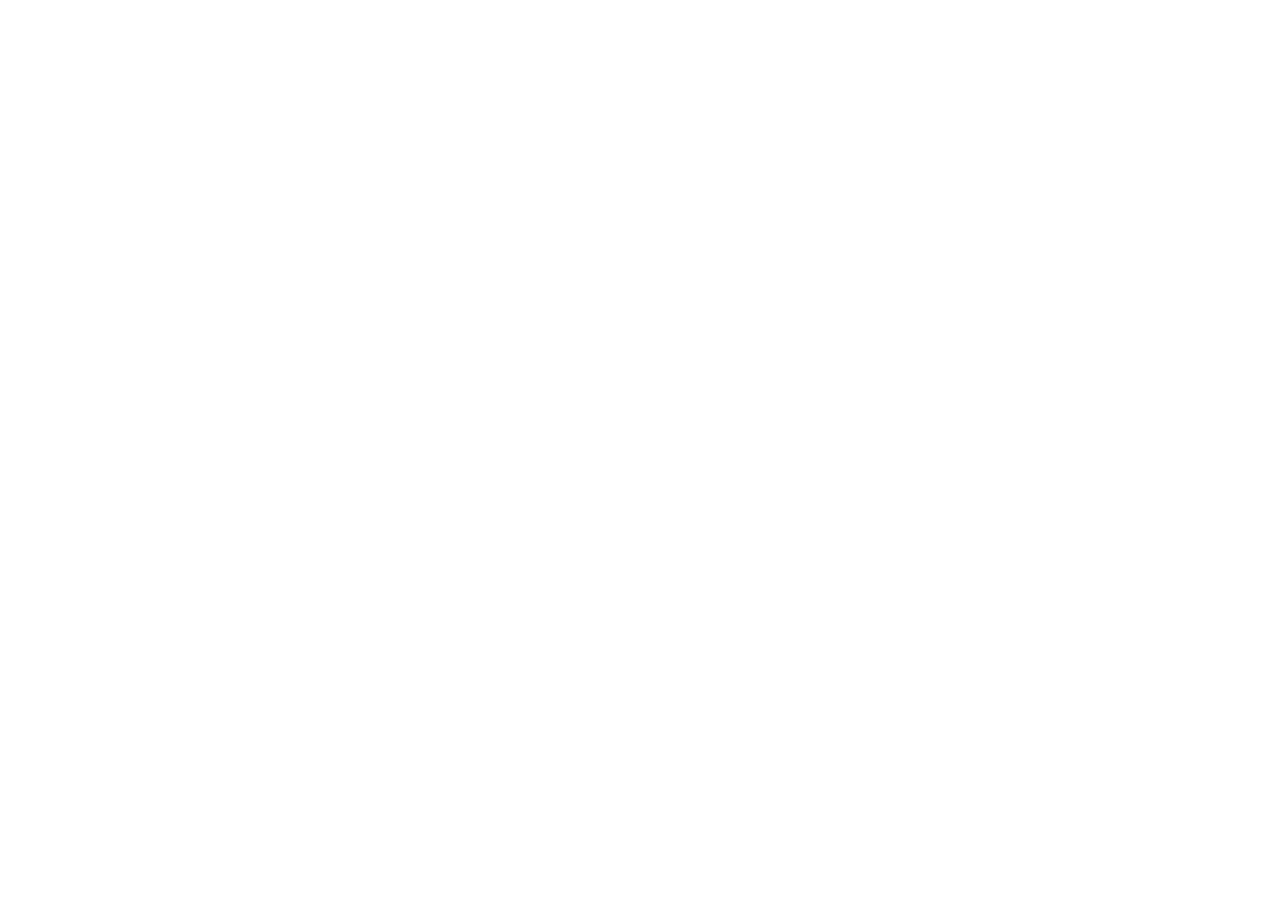
==== index.html @ e662d5b3 "Публикую психологические опросники" ====
<!doctype html><html lang="ru"><head><meta charset="utf-8"><meta name="viewport" content="width=device-width,initial-scale=1"><title>SHAI - тревога о здоровье</title><link rel="stylesheet" href="../assets/styles.css?v=20260827-clarity"></head><body data-test="shai"><div id="app"></div><script src="../assets/app.js?v=20260827-clarity"></script></body></html>
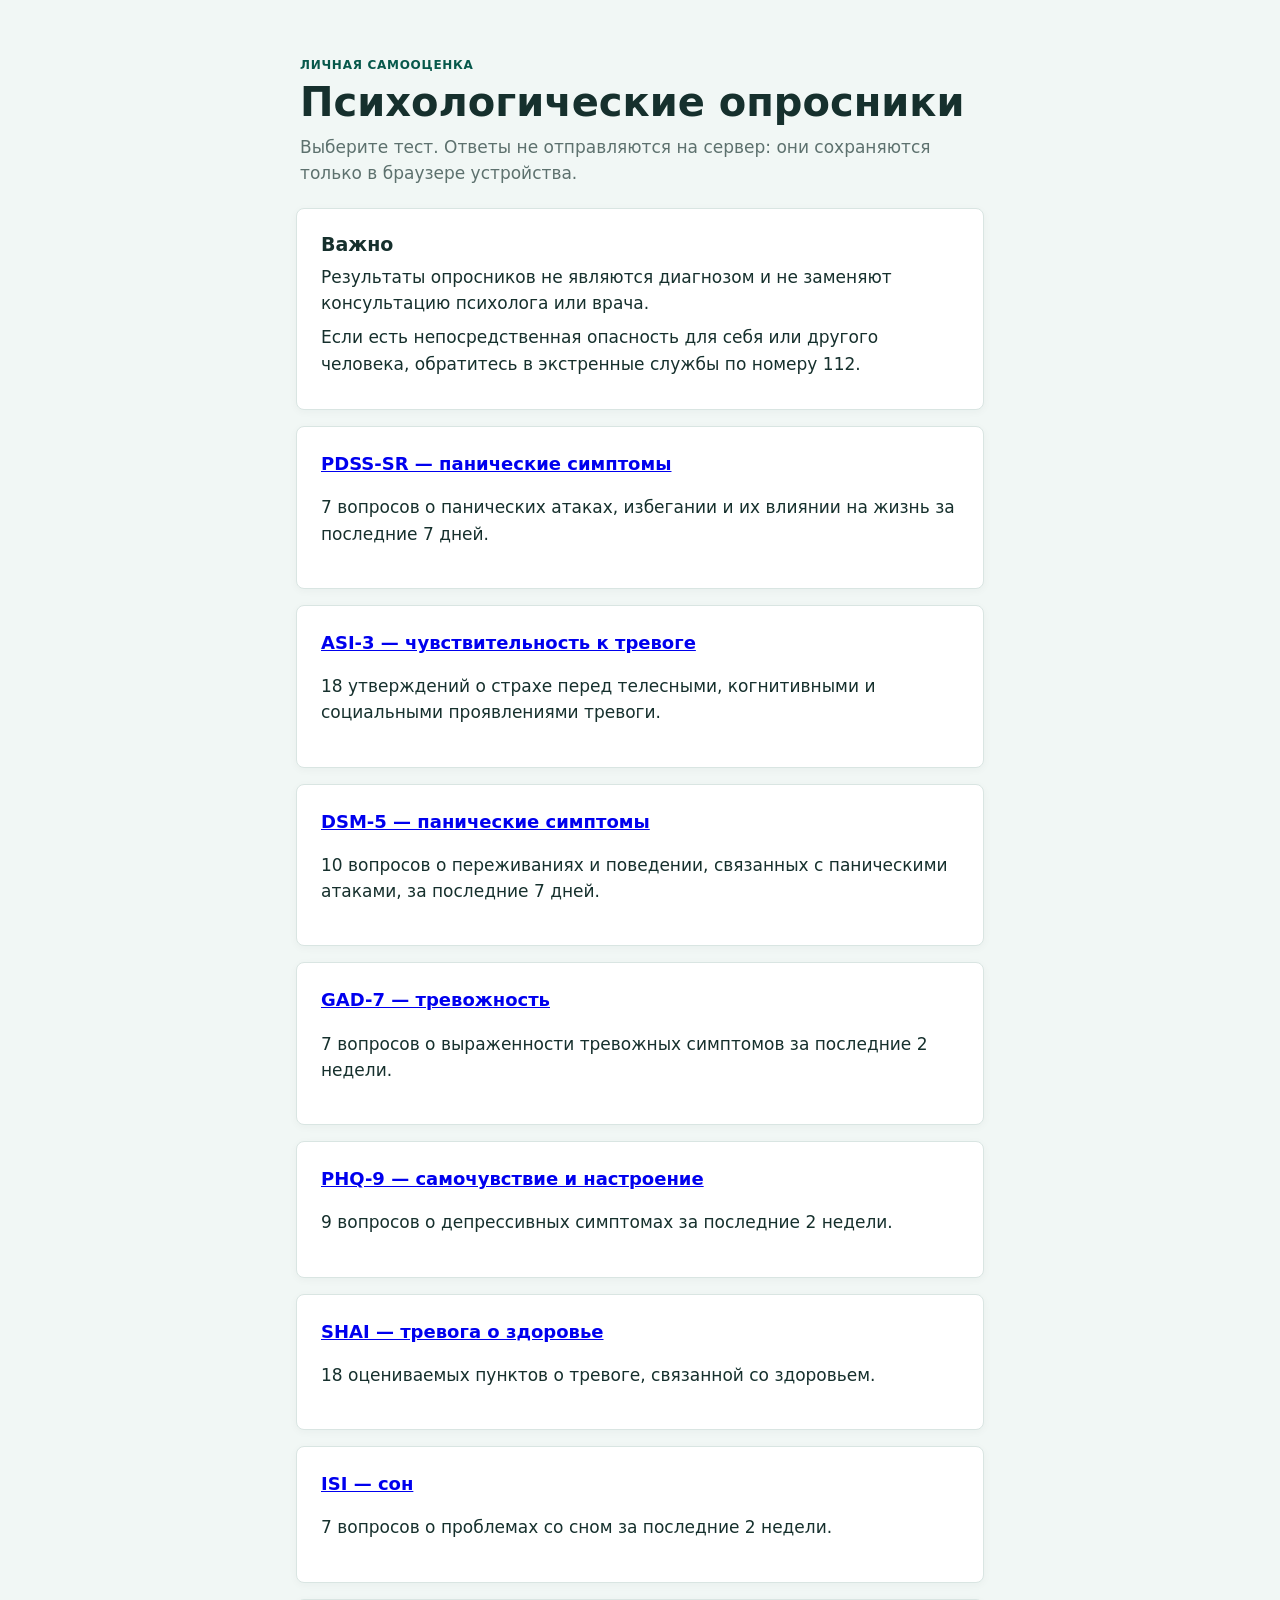
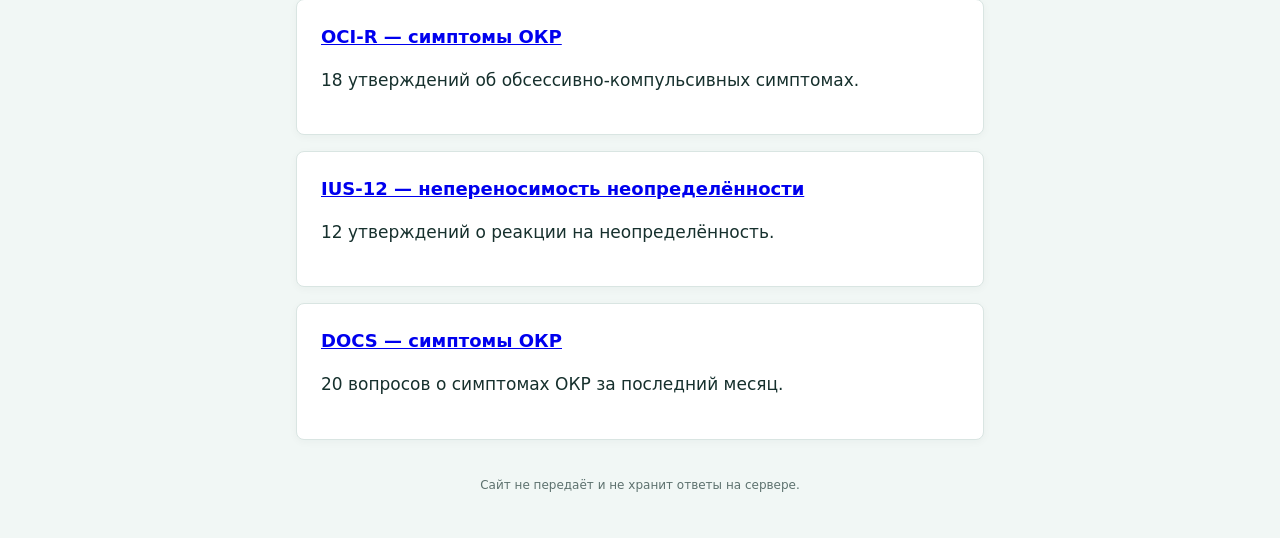
==== commit a016bb27: "Восстанавливаю главную страницу тестов" ====
--- a/index.html
+++ b/index.html
@@ -1 +1,36 @@
-<!doctype html><html lang="ru"><head><meta charset="utf-8"><meta name="viewport" content="width=device-width,initial-scale=1"><title>SHAI - тревога о здоровье</title><link rel="stylesheet" href="../assets/styles.css?v=20260827-clarity"></head><body data-test="shai"><div id="app"></div><script src="../assets/app.js?v=20260827-clarity"></script></body></html>
+<!doctype html>
+<html lang="ru">
+<head>
+  <meta charset="utf-8">
+  <meta name="viewport" content="width=device-width,initial-scale=1">
+  <title>Психологические опросники</title>
+  <link rel="stylesheet" href="assets/styles.css">
+</head>
+<body>
+  <main class="shell">
+    <header class="top">
+      <p class="eyebrow">Личная самооценка</p>
+      <h1>Психологические опросники</h1>
+      <p class="intro">Выберите тест. Ответы не отправляются на сервер: они сохраняются только в браузере устройства.</p>
+    </header>
+    <section class="privacy">
+      <h2>Важно</h2>
+      <p>Результаты опросников не являются диагнозом и не заменяют консультацию психолога или врача.</p>
+      <p>Если есть непосредственная опасность для себя или другого человека, обратитесь в экстренные службы по номеру 112.</p>
+    </section>
+    <section class="questions" aria-label="Список опросников">
+      <article class="question"><h3><a href="pdss/">PDSS-SR — панические симптомы</a></h3><p>7 вопросов о панических атаках, избегании и их влиянии на жизнь за последние 7 дней.</p></article>
+      <article class="question"><h3><a href="asi-3/">ASI-3 — чувствительность к тревоге</a></h3><p>18 утверждений о страхе перед телесными, когнитивными и социальными проявлениями тревоги.</p></article>
+      <article class="question"><h3><a href="dsm5/">DSM-5 — панические симптомы</a></h3><p>10 вопросов о переживаниях и поведении, связанных с паническими атаками, за последние 7 дней.</p></article>
+      <article class="question"><h3><a href="gad-7/">GAD-7 — тревожность</a></h3><p>7 вопросов о выраженности тревожных симптомов за последние 2 недели.</p></article>
+      <article class="question"><h3><a href="phq-9/">PHQ-9 — самочувствие и настроение</a></h3><p>9 вопросов о депрессивных симптомах за последние 2 недели.</p></article>
+      <article class="question"><h3><a href="shai/">SHAI — тревога о здоровье</a></h3><p>18 оцениваемых пунктов о тревоге, связанной со здоровьем.</p></article>
+      <article class="question"><h3><a href="isi/">ISI — сон</a></h3><p>7 вопросов о проблемах со сном за последние 2 недели.</p></article>
+      <article class="question"><h3><a href="oci-r/">OCI-R — симптомы ОКР</a></h3><p>18 утверждений об обсессивно-компульсивных симптомах.</p></article>
+      <article class="question"><h3><a href="ius-12/">IUS-12 — непереносимость неопределённости</a></h3><p>12 утверждений о реакции на неопределённость.</p></article>
+      <article class="question"><h3><a href="docs/">DOCS — симптомы ОКР</a></h3><p>20 вопросов о симптомах ОКР за последний месяц.</p></article>
+    </section>
+    <footer>Сайт не передаёт и не хранит ответы на сервере.</footer>
+  </main>
+</body>
+</html>
--- a/assets/styles.css
+++ b/assets/styles.css
@@ -0,0 +1 @@
+:root{color-scheme:light;--ink:#16302d;--muted:#5d716e;--line:#d9e5e2;--paper:#fff;--wash:#f1f7f5;--accent:#117a69;--accent-deep:#07584b;--danger:#a03c3c;font-family:Inter,system-ui,-apple-system,BlinkMacSystemFont,"Segoe UI",sans-serif}*{box-sizing:border-box}body{margin:0;background:var(--wash);color:var(--ink);font-size:17px;line-height:1.55}.shell{width:min(100%,720px);margin:0 auto;padding:28px 16px 44px}.top{padding:12px 4px 22px}.eyebrow{text-transform:uppercase;color:var(--accent-deep);font-weight:750;font-size:12px;letter-spacing:.06em;margin:0 0 5px}h1{font-size:32px;line-height:1.1;margin:0 0 10px;overflow-wrap:anywhere}h2{font-size:24px;line-height:1.18;margin:0 0 8px;overflow-wrap:anywhere}h3{font-size:18px;line-height:1.45;margin:0 0 16px;overflow-wrap:anywhere}.intro,.test-intro>p{margin:0;color:var(--muted)}.privacy,.test-intro,.question,.result{background:var(--paper);border:1px solid var(--line);border-radius:8px;padding:18px;margin:0 0 16px;box-shadow:0 2px 9px #13352a0a}.privacy h2{font-size:19px}.privacy p{margin:8px 0}.privacy-small{font-size:13px;color:var(--muted)}.test-intro{margin-top:16px}.instruction{background:#e6f2ee;border-left:4px solid var(--accent);padding:11px 12px;margin:16px 0 10px}.note{font-size:14px}.official-link{display:inline-block;color:var(--accent-deep);font-weight:700;margin-top:8px}.progress{font-size:14px;color:var(--muted);margin:20px 2px 12px}.progress div{height:8px;background:#dbe7e4;border-radius:10px;margin-top:7px;overflow:hidden}.progress i{height:100%;display:block;background:var(--accent);border-radius:10px;transition:width .2s}.question{position:relative;padding:18px}.number{background:var(--accent);border-radius:50%;color:#fff;width:28px;height:28px;display:grid;place-items:center;font-weight:750;font-size:14px;margin:0 0 12px}.answers{display:grid;gap:8px}.answer{display:flex;align-items:center;gap:12px;text-align:left;min-height:56px;padding:10px 12px;border:1px solid #cfded9;border-radius:7px;background:#fff;color:var(--ink);font:inherit;cursor:pointer;touch-action:manipulation}.answer span{min-width:0;overflow-wrap:anywhere}.answer b{display:grid;place-items:center;flex:0 0 26px;height:26px;border:1px solid #9cb7b0;border-radius:50%;font-size:13px}.answer.selected{border:2px solid var(--accent);background:#eaf6f2}.answer.selected b{background:var(--accent);color:#fff;border-color:var(--accent)}.finish{text-align:center;padding:14px 0 4px}.finish p{color:var(--muted);font-size:14px;margin:8px 0}.primary,.clear{border:0;border-radius:7px;min-height:48px;padding:10px 17px;font:inherit;font-weight:750;cursor:pointer}.primary{background:var(--accent);color:#fff}.primary:disabled{background:#9aa9a5;cursor:not-allowed}.clear{background:none;color:var(--danger);text-decoration:underline;margin-top:10px}.result{border-color:#8cc5b9}.result h2 span{font-size:16px;font-weight:500}.group-results{display:grid;gap:7px;margin:16px 0}.group-results p{display:flex;justify-content:space-between;gap:16px;border-bottom:1px solid var(--line);margin:0;padding-bottom:7px}.result pre{white-space:pre-wrap;overflow-wrap:anywhere;background:#f3f7f6;border-radius:6px;padding:12px;font:12px/1.5 ui-monospace,SFMono-Regular,Menlo,monospace;color:#304845}footer{color:var(--muted);font-size:12px;text-align:center;padding:20px 6px 0}@media (max-width:390px){.shell{padding:20px 12px 36px}.question,.privacy,.test-intro,.result{padding:16px}h1{font-size:28px}h2{font-size:22px}h3{font-size:17px}}@media (min-width:650px){.shell{padding-top:44px}.question,.privacy,.test-intro,.result{padding:24px}h1{font-size:40px}}
